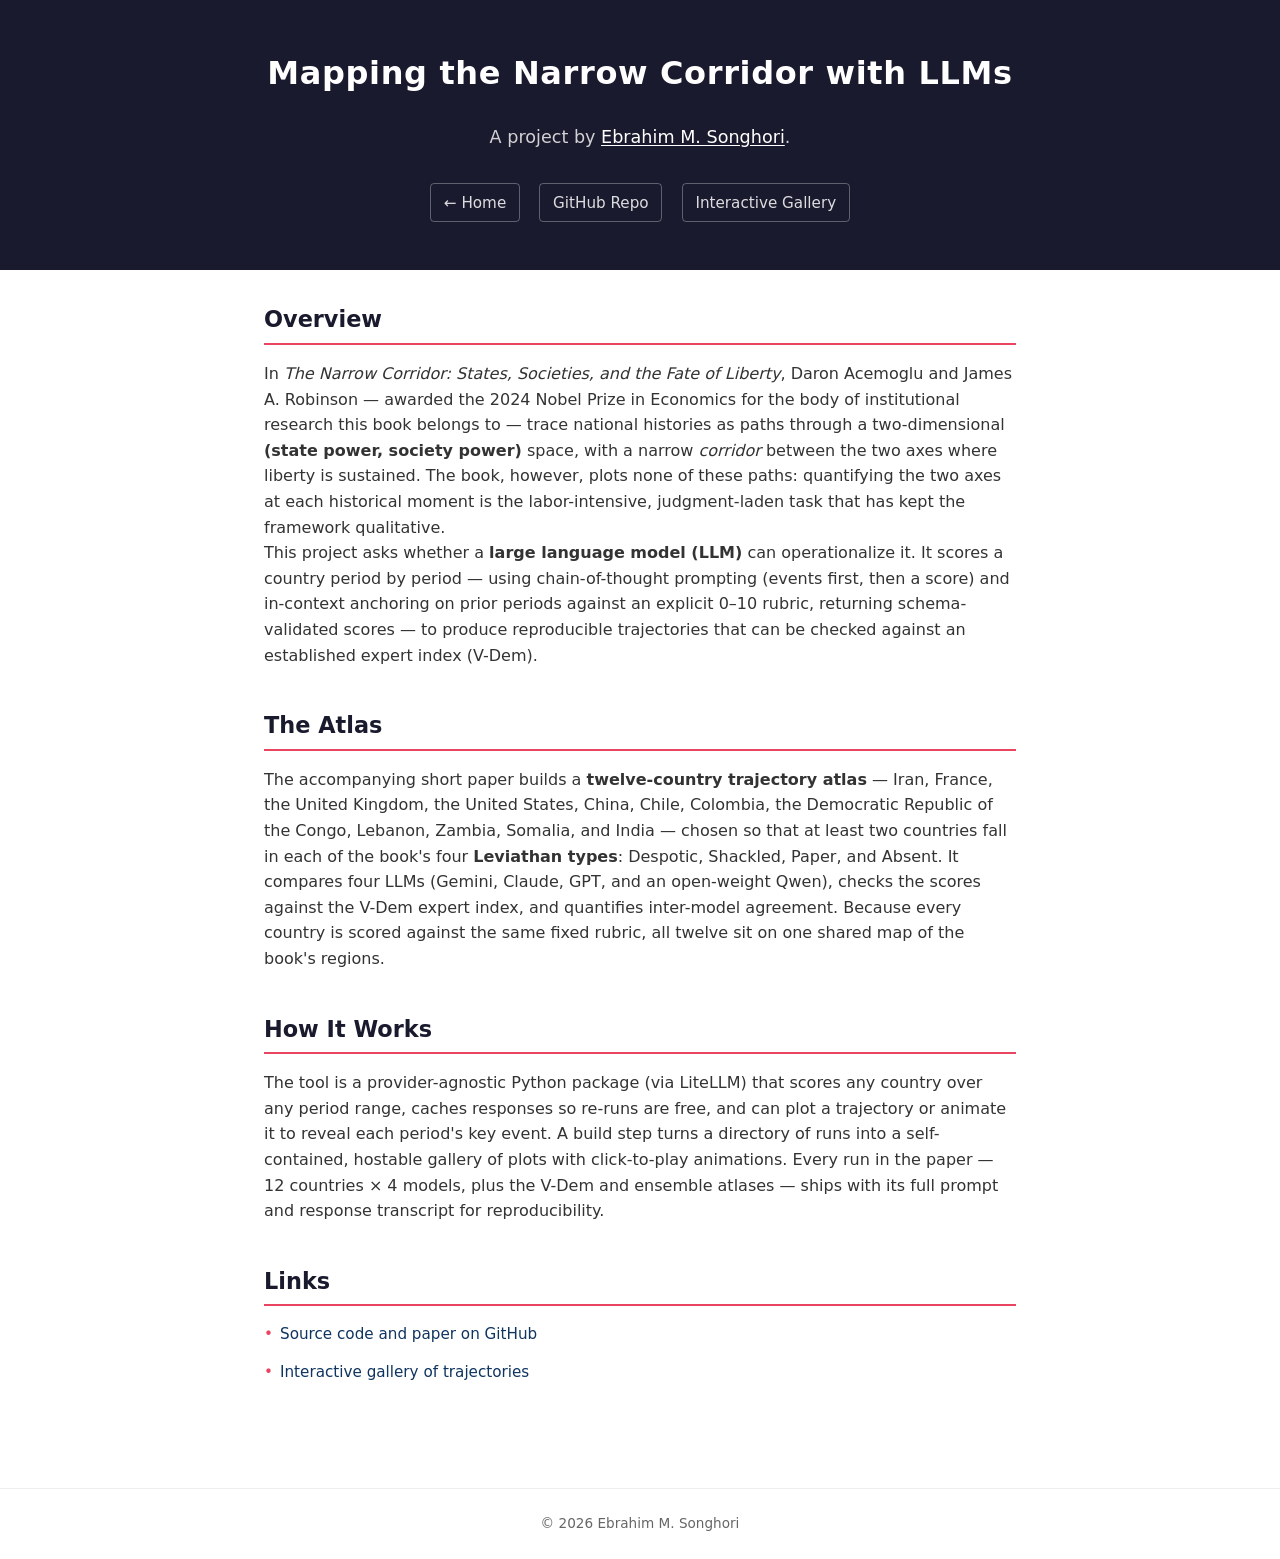
==== narrow-corridor-llm/index.html @ 9a5c30f7 "Add Narrow Corridor project page and host its gallery - New content page at /narrow-corridor-llm/ wi" ====
<!DOCTYPE html>
<html lang="en">
<head>
  <meta charset="UTF-8">
  <meta name="viewport" content="width=device-width, initial-scale=1.0">
  <title>Mapping the Narrow Corridor with LLMs | Ebrahim M. Songhori</title>
  <meta name="description" content="A project by Ebrahim Songhori using large language models to operationalize Acemoglu and Robinson's Narrow Corridor — scoring state power vs. society power to build a reproducible 12-country trajectory atlas, checked against V-Dem.">
  <meta name="keywords" content="Narrow Corridor, Acemoglu Robinson, large language models, LLM, political science, state capacity, V-Dem, Ebrahim Songhori, AI for social science">
  <meta name="author" content="Ebrahim M. Songhori">
  <link rel="canonical" href="https://esonghori.com/narrow-corridor-llm/">
  <link rel="icon" href="../favicon.svg" type="image/svg+xml">
  <link rel="apple-touch-icon" href="../apple-touch-icon.png">

  <!-- Open Graph -->
  <meta property="og:type" content="article">
  <meta property="og:title" content="Mapping the Narrow Corridor with Large Language Models">
  <meta property="og:description" content="Using LLMs to operationalize Acemoglu and Robinson's Narrow Corridor into a reproducible 12-country trajectory atlas, checked against V-Dem.">
  <meta property="og:url" content="https://esonghori.com/narrow-corridor-llm/">
  <meta property="og:image" content="https://esonghori.com/photos/og-image.jpg">

  <!-- Twitter Card -->
  <meta name="twitter:card" content="summary_large_image">
  <meta name="twitter:title" content="Mapping the Narrow Corridor with Large Language Models">
  <meta name="twitter:site" content="@esonghori2">
  <meta name="twitter:description" content="Using LLMs to operationalize Acemoglu and Robinson's Narrow Corridor into a reproducible 12-country trajectory atlas.">
  <meta name="twitter:image" content="https://esonghori.com/photos/og-image.jpg">

  <!-- Structured Data -->
  <script type="application/ld+json">
  {
    "@context": "https://schema.org",
    "@type": "ScholarlyArticle",
    "headline": "Mapping the Narrow Corridor with Large Language Models",
    "author": {
      "@type": "Person",
      "name": "Ebrahim M. Songhori",
      "url": "https://esonghori.com/"
    },
    "datePublished": "2026-07-07",
    "mainEntityOfPage": "https://esonghori.com/narrow-corridor-llm/",
    "image": "https://esonghori.com/photos/og-image.jpg",
    "about": ["The Narrow Corridor", "Large Language Models", "Comparative Politics", "State Capacity"],
    "keywords": "Narrow Corridor, Acemoglu, Robinson, large language models, LLM, V-Dem, political science"
  }
  </script>

  <link rel="stylesheet" href="../style.css">
</head>
<body>

<header>
  <div class="container">
    <h1>Mapping the Narrow Corridor with LLMs</h1>
    <p class="tagline">
      A project by <a href="https://esonghori.com/">Ebrahim M. Songhori</a>.
    </p>
    <div class="links">
      <a href="https://esonghori.com/">&larr; Home</a>
      <a href="https://github.com/esonghori/narrow-corridor-llm">GitHub Repo</a>
      <a href="/narrow-corridor-llm/gallery/">Interactive Gallery</a>
    </div>
  </div>
</header>

<main>

  <section>
    <h2>Overview</h2>
    <p>
      In <em>The Narrow Corridor: States, Societies, and the Fate of Liberty</em>, Daron Acemoglu
      and James A. Robinson &mdash; awarded the 2024 Nobel Prize in Economics for the body of
      institutional research this book belongs to &mdash; trace national histories as paths through
      a two-dimensional <strong>(state power, society power)</strong> space, with a narrow
      <em>corridor</em> between the two axes where liberty is sustained. The book, however, plots
      none of these paths: quantifying the two axes at each historical moment is the
      labor-intensive, judgment-laden task that has kept the framework qualitative.
    </p>
    <p>
      This project asks whether a <strong>large language model (LLM)</strong> can operationalize it.
      It scores a country period by period &mdash; using chain-of-thought prompting (events first,
      then a score) and in-context anchoring on prior periods against an explicit 0&ndash;10 rubric,
      returning schema-validated scores &mdash; to produce reproducible trajectories that can be
      checked against an established expert index (V-Dem).
    </p>
  </section>

  <section>
    <h2>The Atlas</h2>
    <p>
      The accompanying short paper builds a <strong>twelve-country trajectory atlas</strong> &mdash;
      Iran, France, the United Kingdom, the United States, China, Chile, Colombia, the Democratic
      Republic of the Congo, Lebanon, Zambia, Somalia, and India &mdash; chosen so that at least two
      countries fall in each of the book's four <strong>Leviathan types</strong>: Despotic, Shackled,
      Paper, and Absent. It compares four LLMs (Gemini, Claude, GPT, and an open-weight Qwen),
      checks the scores against the V-Dem expert index, and quantifies inter-model agreement. Because
      every country is scored against the same fixed rubric, all twelve sit on one shared map of the
      book's regions.
    </p>
  </section>

  <section>
    <h2>How It Works</h2>
    <p>
      The tool is a provider-agnostic Python package (via LiteLLM) that scores any country over any
      period range, caches responses so re-runs are free, and can plot a trajectory or animate it to
      reveal each period's key event. A build step turns a directory of runs into a self-contained,
      hostable gallery of plots with click-to-play animations. Every run in the paper &mdash; 12
      countries &times; 4 models, plus the V-Dem and ensemble atlases &mdash; ships with its full
      prompt and response transcript for reproducibility.
    </p>
  </section>

  <section>
    <h2>Links</h2>
    <ul class="pub-list">
      <li><a href="https://github.com/esonghori/narrow-corridor-llm">Source code and paper on GitHub</a></li>
      <li><a href="/narrow-corridor-llm/gallery/">Interactive gallery of trajectories</a></li>
    </ul>
  </section>

</main>

<footer>
  &copy; 2026 Ebrahim M. Songhori
</footer>

</body>
</html>
---- style.css ----
:root {
  --primary: #1a1a2e;
  --accent: #0f3460;
  --highlight: #e94560;
  --light: #f5f5f5;
  --text: #333;
  --text-light: #666;
  --max-width: 800px;
}

* {
  margin: 0;
  padding: 0;
  box-sizing: border-box;
}

body {
  font-family: "Segoe UI", system-ui, -apple-system, sans-serif;
  color: var(--text);
  line-height: 1.6;
  background: #fff;
}

a {
  color: var(--accent);
  text-decoration: none;
}

a:hover {
  color: var(--highlight);
}

/* Header / Hero */
header {
  background: var(--primary);
  color: #fff;
  padding: 3rem 1.5rem;
  text-align: center;
}

header .container {
  max-width: var(--max-width);
  margin: 0 auto;
  display: flex;
  flex-direction: column;
  align-items: center;
  gap: 1.5rem;
}

/* Photo Gallery */
.photo-gallery {
  display: flex;
  align-items: center;
  justify-content: center;
  gap: 0.8rem;
  margin-top: 1.2rem;
}

.photo-gallery.single .photo-nav {
  visibility: hidden;
}

.photo-frame {
  text-align: center;
}

.photo-nav {
  background: none;
  border: 1px solid #ccc;
  border-radius: 50%;
  width: 36px;
  height: 36px;
  font-size: 1.4rem;
  color: var(--text-light);
  cursor: pointer;
  flex-shrink: 0;
  display: flex;
  align-items: center;
  justify-content: center;
  transition: background 0.2s, color 0.2s;
}

.photo-nav:hover {
  background: var(--light);
  color: var(--primary);
}

.profile-photo {
  display: block;
  width: 100%;
  max-width: 360px;
  border-radius: 8px;
  object-fit: cover;
  border: 3px solid var(--accent);
  box-shadow: 0 2px 12px rgba(0, 0, 0, 0.12);
}

header h1 {
  font-size: 2rem;
  font-weight: 700;
  letter-spacing: 0.02em;
}

header .tagline {
  font-size: 1.1rem;
  color: rgba(255, 255, 255, 0.8);
  max-width: 600px;
}

header .tagline a {
  color: #fff;
  text-decoration: underline;
  text-underline-offset: 2px;
}

header .tagline a:hover {
  color: var(--highlight);
}

.links {
  display: flex;
  gap: 1.2rem;
  flex-wrap: wrap;
  justify-content: center;
  margin-top: 0.5rem;
}

.links a {
  color: rgba(255, 255, 255, 0.85);
  font-size: 0.95rem;
  padding: 0.4rem 0.8rem;
  border: 1px solid rgba(255, 255, 255, 0.3);
  border-radius: 4px;
  transition: background 0.2s, color 0.2s;
}

.links a:hover {
  background: rgba(255, 255, 255, 0.15);
  color: #fff;
}

/* Main Content */
main {
  max-width: var(--max-width);
  margin: 0 auto;
  padding: 2rem 1.5rem 4rem;
}

section {
  margin-bottom: 2.5rem;
}

section h2 {
  font-size: 1.4rem;
  color: var(--primary);
  border-bottom: 2px solid var(--highlight);
  padding-bottom: 0.3rem;
  margin-bottom: 1rem;
}

.photo-caption {
  text-align: center;
  font-size: 0.85rem;
  color: var(--text-light);
  font-style: italic;
  margin-top: 0.4rem;
}

/* About */
.about p {
  color: var(--text-light);
  font-size: 1rem;
}

/* Experience */
.job {
  margin-bottom: 1.2rem;
}

.job-header {
  display: flex;
  justify-content: space-between;
  align-items: baseline;
  flex-wrap: wrap;
  gap: 0.5rem;
}

.job-title {
  font-weight: 600;
  font-size: 1.05rem;
}

.job-date {
  color: var(--text-light);
  font-size: 0.9rem;
  white-space: nowrap;
}

.job p {
  color: var(--text-light);
  font-size: 0.95rem;
  margin-top: 0.2rem;
}

/* Education */
.edu-item {
  margin-bottom: 1rem;
}

.edu-item .degree {
  font-weight: 600;
}

.edu-item .school {
  color: var(--text-light);
  font-size: 0.95rem;
}

/* Publications */
.pub-list {
  list-style: none;
}

.pub-list li {
  margin-bottom: 0.8rem;
  font-size: 0.95rem;
  color: var(--text-light);
  padding-left: 1rem;
  position: relative;
}

.pub-list li::before {
  content: "\2022";
  position: absolute;
  left: 0;
  color: var(--highlight);
}

.pub-list .me {
  font-weight: 600;
  color: var(--text);
}

/* Awards */
.award {
  margin-bottom: 0.6rem;
}

.award strong {
  color: var(--text);
}

.award span {
  color: var(--text-light);
  font-size: 0.95rem;
}

/* Footer */
footer {
  text-align: center;
  padding: 1.5rem;
  color: var(--text-light);
  font-size: 0.85rem;
  border-top: 1px solid #eee;
}

/* Responsive */
@media (max-width: 600px) {
  header {
    padding: 2rem 1rem;
  }
  header h1 {
    font-size: 1.6rem;
  }
  .profile-photo {
    max-width: 280px;
  }
  .job-header {
    flex-direction: column;
    gap: 0.1rem;
  }
}
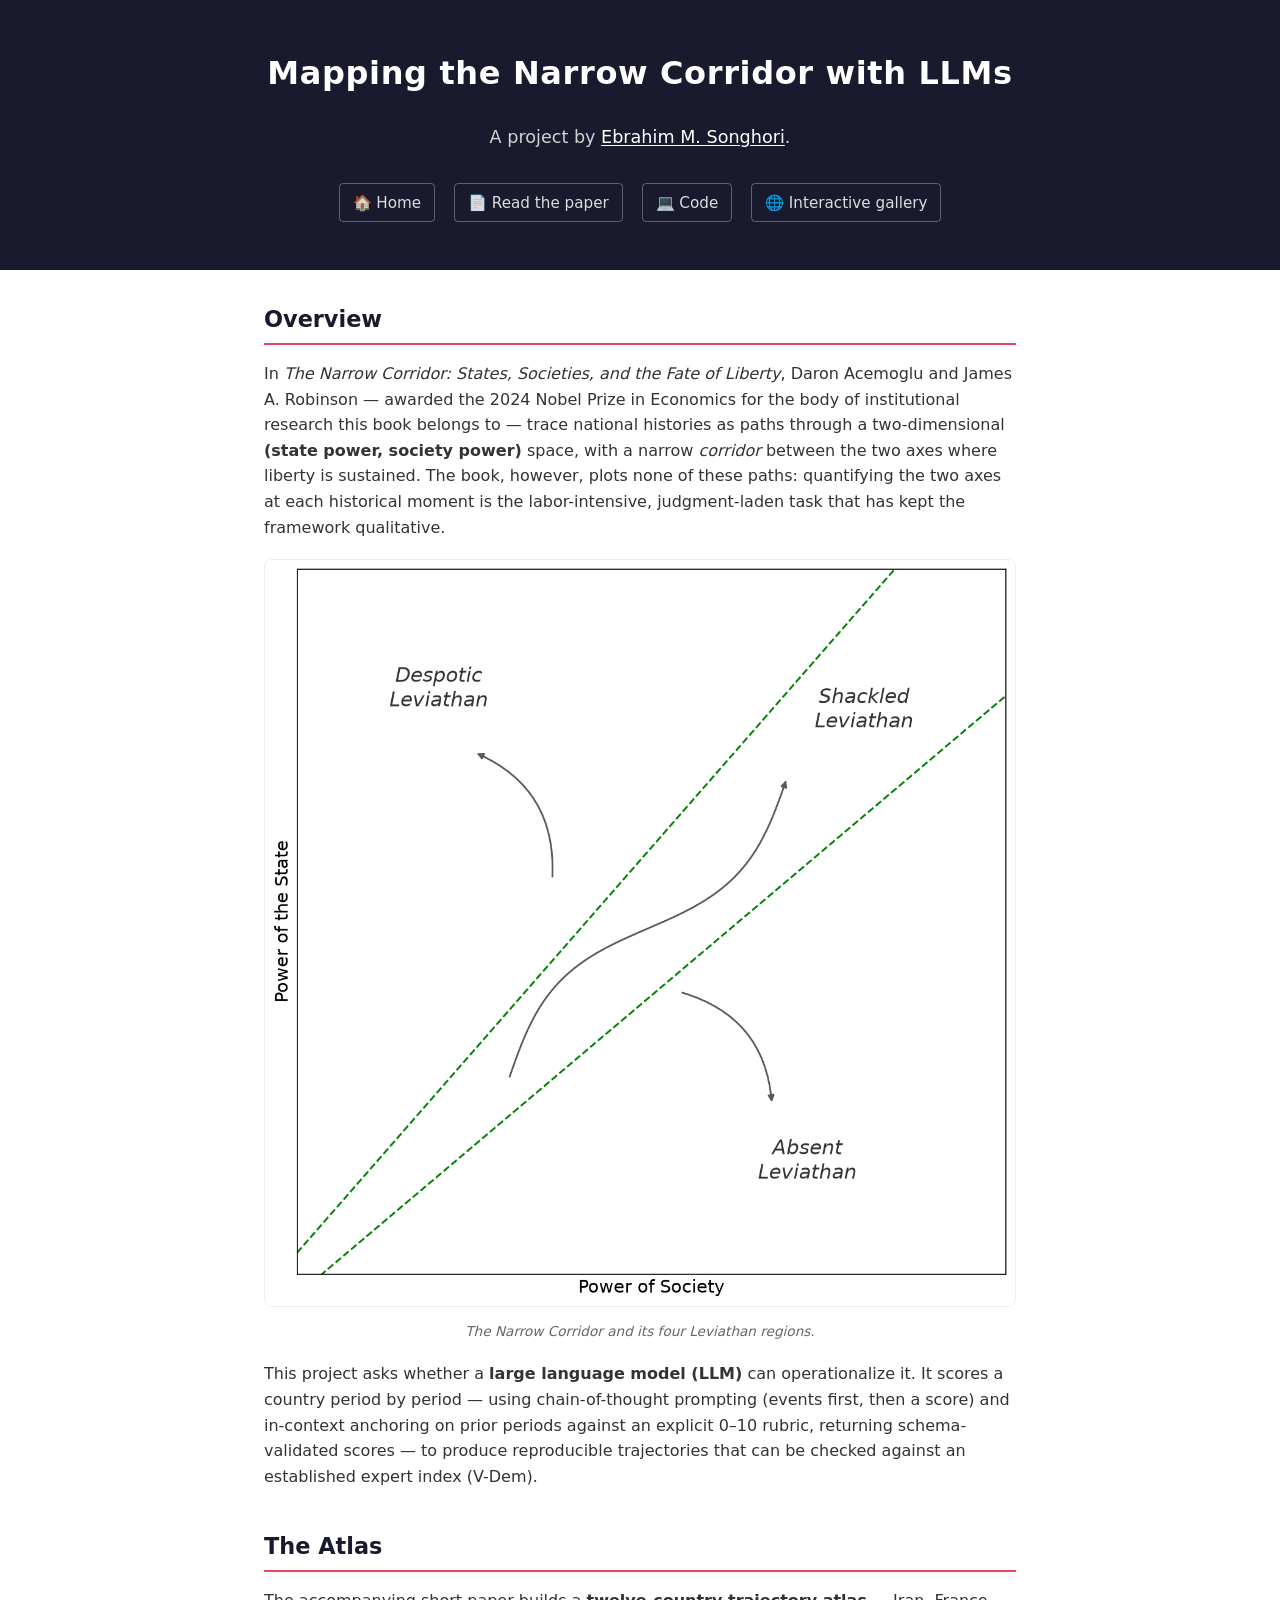
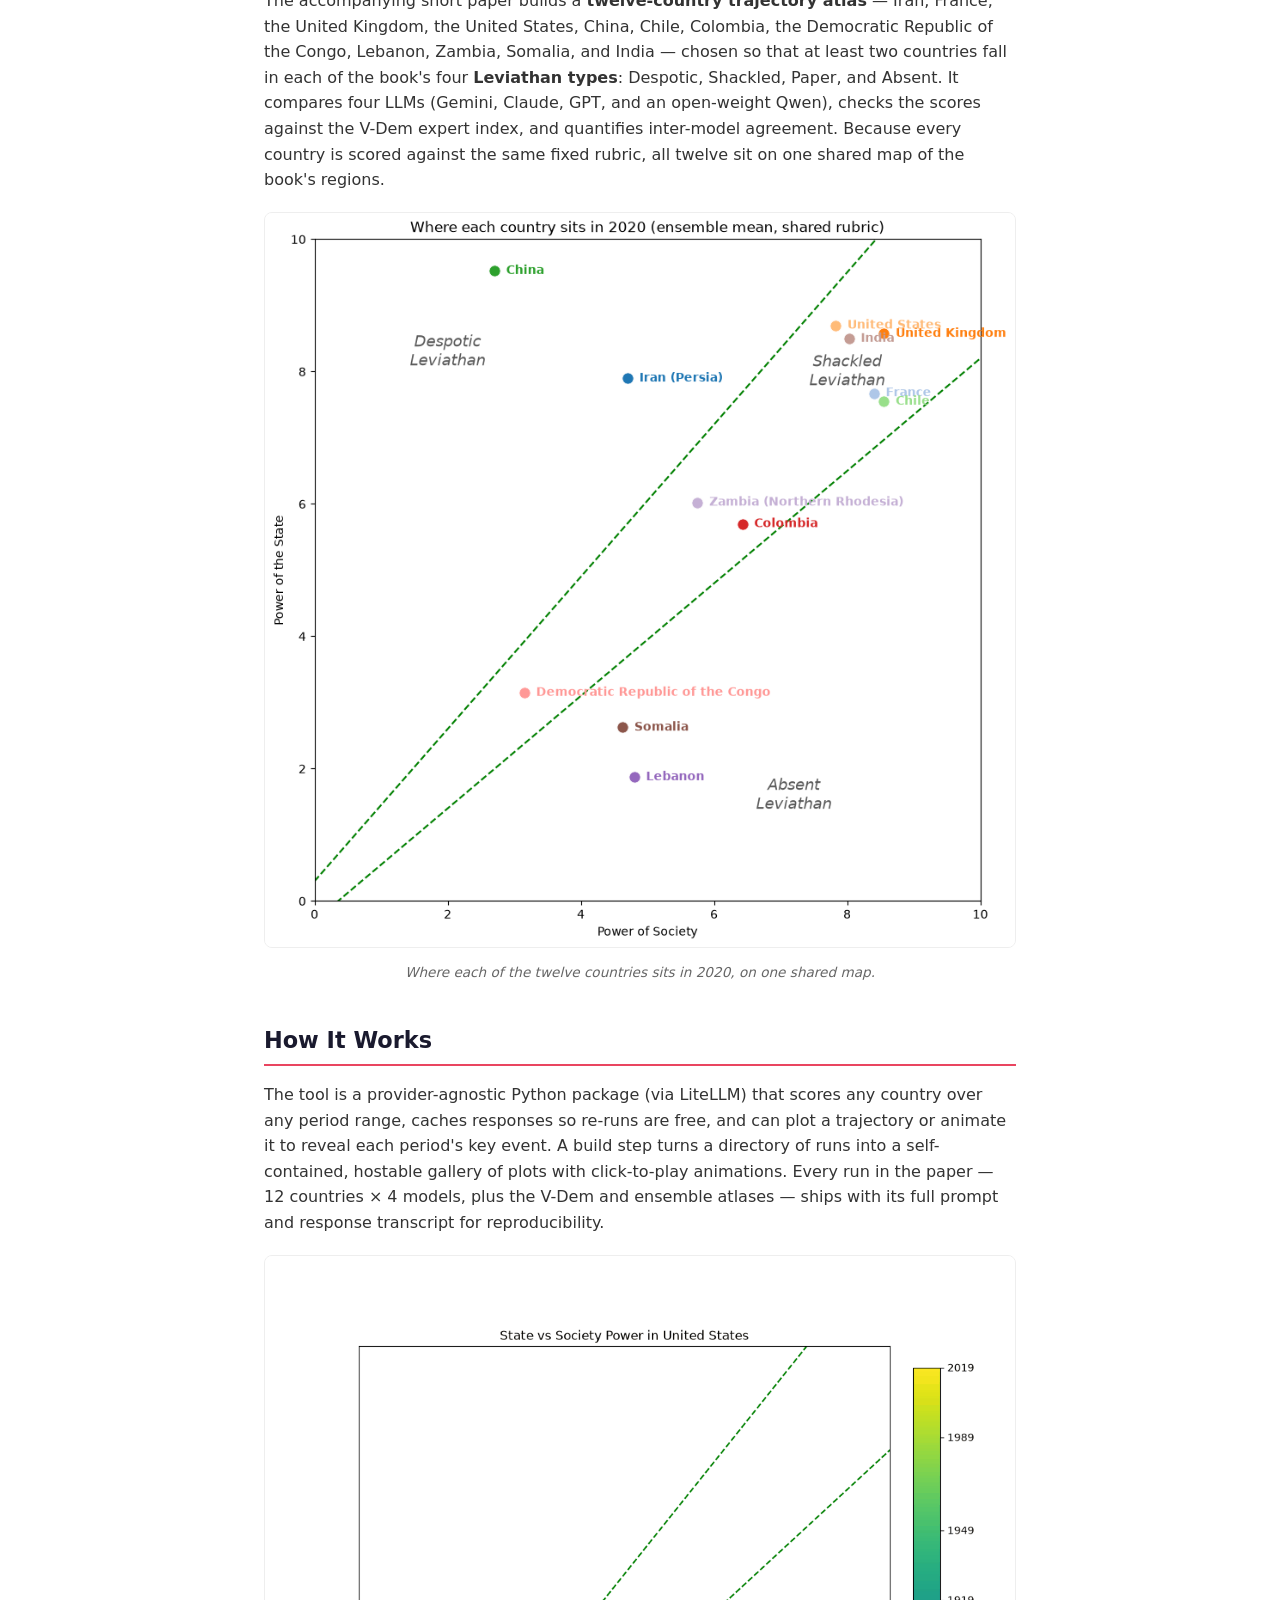
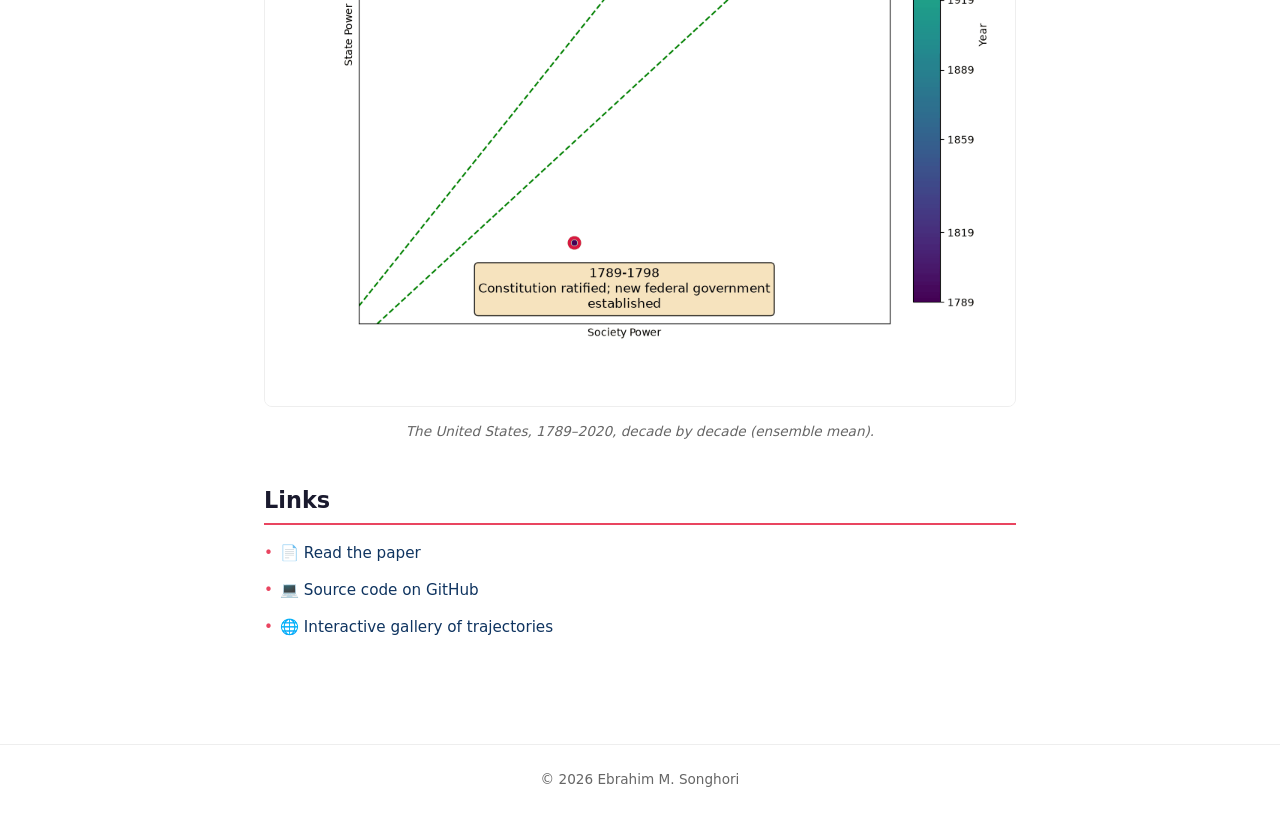
==== commit 966cc9a6: "Add figures and emoji links to the Narrow Corridor page - Corridor schematic, 12-country atlas, and " ====
--- a/narrow-corridor-llm/index.html
+++ b/narrow-corridor-llm/index.html
@@ -55,9 +55,10 @@
       A project by <a href="https://esonghori.com/">Ebrahim M. Songhori</a>.
     </p>
     <div class="links">
-      <a href="https://esonghori.com/">&larr; Home</a>
-      <a href="https://github.com/esonghori/narrow-corridor-llm">GitHub Repo</a>
-      <a href="/narrow-corridor-llm/gallery/">Interactive Gallery</a>
+      <a href="https://esonghori.com/">🏠 Home</a>
+      <a href="https://github.com/esonghori/narrow-corridor-llm/blob/main/paper/main.pdf">📄 Read the paper</a>
+      <a href="https://github.com/esonghori/narrow-corridor-llm">💻 Code</a>
+      <a href="/narrow-corridor-llm/gallery/">🌐 Interactive gallery</a>
     </div>
   </div>
 </header>
@@ -75,6 +76,10 @@
       none of these paths: quantifying the two axes at each historical moment is the
       labor-intensive, judgment-laden task that has kept the framework qualitative.
     </p>
+    <figure class="fig">
+      <img src="img/corridor-schematic.png" alt="The Narrow Corridor and its four Leviathan regions: Despotic, Shackled, Absent, and Paper" loading="lazy">
+      <figcaption class="photo-caption">The Narrow Corridor and its four Leviathan regions.</figcaption>
+    </figure>
     <p>
       This project asks whether a <strong>large language model (LLM)</strong> can operationalize it.
       It scores a country period by period &mdash; using chain-of-thought prompting (events first,
@@ -96,6 +101,10 @@
       every country is scored against the same fixed rubric, all twelve sit on one shared map of the
       book's regions.
     </p>
+    <figure class="fig">
+      <img src="img/all-countries__ensemble-mean.png" alt="Where each of the twelve countries sits in 2020 over the book's Leviathan regions" loading="lazy">
+      <figcaption class="photo-caption">Where each of the twelve countries sits in 2020, on one shared map.</figcaption>
+    </figure>
   </section>
 
   <section>
@@ -108,13 +117,18 @@
       countries &times; 4 models, plus the V-Dem and ensemble atlases &mdash; ships with its full
       prompt and response transcript for reproducibility.
     </p>
+    <figure class="fig">
+      <img src="gallery/assets/united-states__ensemble-mean.gif" alt="Animated trajectory of the United States through the Narrow Corridor, 1789 to 2020" loading="lazy">
+      <figcaption class="photo-caption">The United States, 1789&ndash;2020, decade by decade (ensemble mean).</figcaption>
+    </figure>
   </section>
 
   <section>
     <h2>Links</h2>
     <ul class="pub-list">
-      <li><a href="https://github.com/esonghori/narrow-corridor-llm">Source code and paper on GitHub</a></li>
-      <li><a href="/narrow-corridor-llm/gallery/">Interactive gallery of trajectories</a></li>
+      <li>📄 <a href="https://github.com/esonghori/narrow-corridor-llm/blob/main/paper/main.pdf">Read the paper</a></li>
+      <li>💻 <a href="https://github.com/esonghori/narrow-corridor-llm">Source code on GitHub</a></li>
+      <li>🌐 <a href="/narrow-corridor-llm/gallery/">Interactive gallery of trajectories</a></li>
     </ul>
   </section>
 
--- a/style.css
+++ b/style.css
@@ -255,6 +255,19 @@
   font-size: 0.95rem;
 }
 
+/* Content figures */
+.fig {
+  margin: 1.2rem 0;
+  text-align: center;
+}
+
+.fig img {
+  max-width: 100%;
+  height: auto;
+  border-radius: 8px;
+  border: 1px solid #eee;
+}
+
 /* Footer */
 footer {
   text-align: center;
